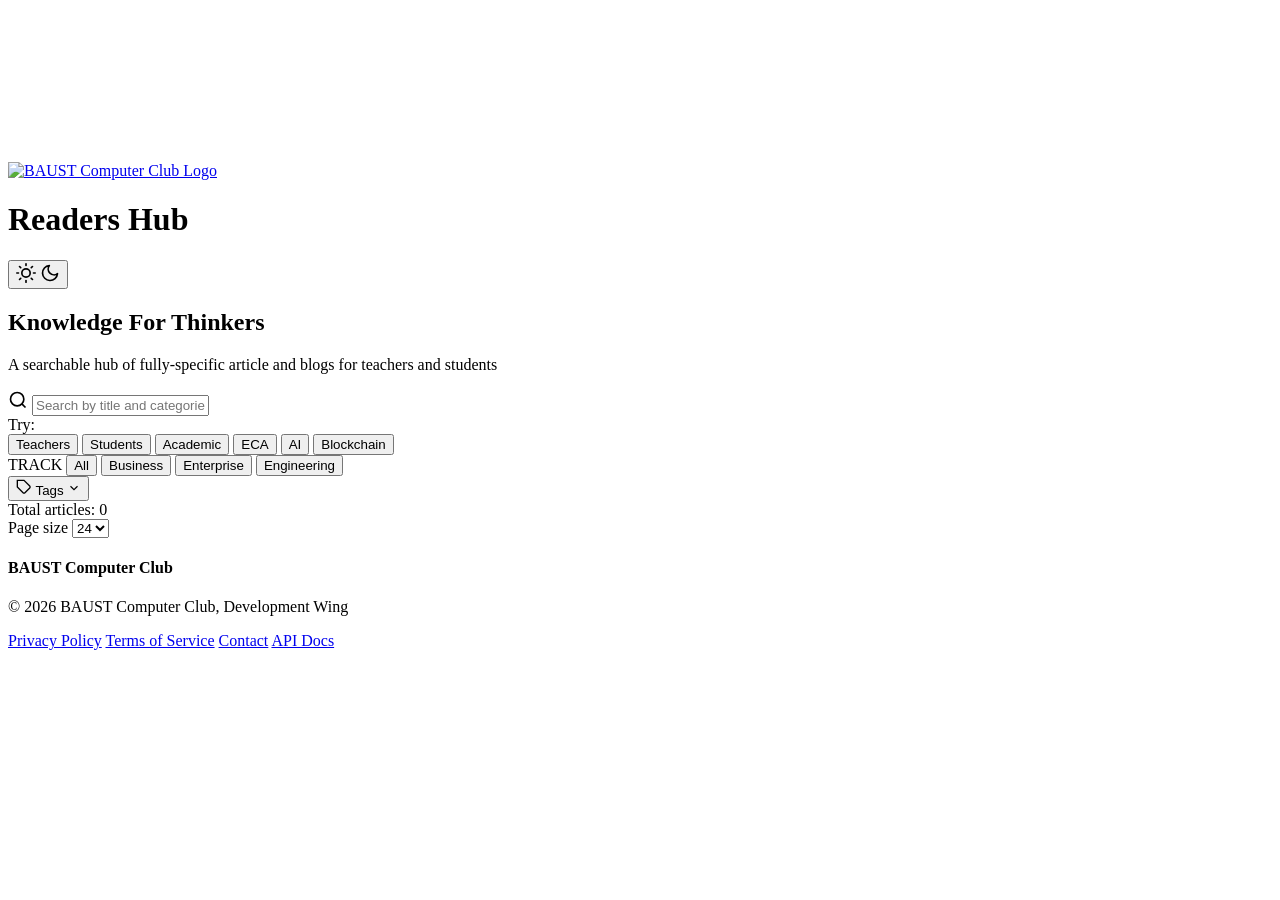
==== index.html @ ead4f8c5 "Add core HTML structure for Readers Hub landing page" ====
<!DOCTYPE html>
<html lang="en" data-theme="light">
<head>
  <meta charset="UTF-8">
  <meta name="viewport" content="width=device-width, initial-scale=1.0">
  <title>Readers Hub - BAUST Computer Club</title>
  <meta name="description" content="A searchable hub of fully-specific article and blogs for teachers and students by BAUST Computer Club.">
  
  <!-- Google Fonts -->
  <link rel="preconnect" href="https://fonts.googleapis.com">
  <link rel="preconnect" href="https://fonts.gstatic.com" crossorigin>
  <link href="https://fonts.googleapis.com/css2?family=EB+Garamond:ital,wght@0,400..800;1,400..800&family=Inter:ital,opsz,wght@0,14..32,100..900;1,14..32,100..900&display=swap" rel="stylesheet">
  
  <link rel="stylesheet" href="style.css">
</head>
<body>

  <!-- Full Webpage Constellation Grid Canvas Background -->
  <canvas id="constellationCanvas" class="global-canvas-bg"></canvas>

  <!-- Top Navigation Header -->
  <header class="site-header">
    <div class="header-container">
      <!-- Logo -->
      <a href="index.html" class="brand-logo" aria-label="BAUST Computer Club Home">
        <img src="img/logo.jpeg" alt="BAUST Computer Club Logo" class="bcc-logo-img">
      </a>

      <!-- Center Title -->
      <h1 class="header-title">Readers Hub</h1>

      <!-- Right Theme Toggle -->
      <button id="themeToggleBtn" class="theme-toggle-btn" aria-label="Toggle light/dark theme" title="Toggle Theme">
        <!-- Sun Icon (shown in dark mode) -->
        <svg class="icon-sun" viewBox="0 0 24 24" width="20" height="20" stroke="currentColor" stroke-width="2" fill="none" stroke-linecap="round" stroke-linejoin="round">
          <circle cx="12" cy="12" r="5"></circle>
          <line x1="12" y1="1" x2="12" y2="3"></line>
          <line x1="12" y1="21" x2="12" y2="23"></line>
          <line x1="4.22" y1="4.22" x2="5.64" y2="5.64"></line>
          <line x1="18.36" y1="18.36" x2="19.78" y2="19.78"></line>
          <line x1="1" y1="12" x2="3" y2="12"></line>
          <line x1="21" y1="12" x2="23" y2="12"></line>
          <line x1="4.22" y1="19.78" x2="5.64" y2="18.36"></line>
          <line x1="18.36" y1="5.64" x2="19.78" y2="4.22"></line>
        </svg>
        <!-- Moon Icon (shown in light mode) -->
        <svg class="icon-moon" viewBox="0 0 24 24" width="20" height="20" stroke="currentColor" stroke-width="2" fill="none" stroke-linecap="round" stroke-linejoin="round">
          <path d="M21 12.79A9 9 0 1 1 11.21 3 7 7 0 0 0 21 12.79z"></path>
        </svg>
      </button>
    </div>
  </header>

  <!-- Hero Section -->
  <section class="hero-section">
    <div class="hero-container">
      <h2 class="hero-title">Knowledge For Thinkers</h2>
      <p class="hero-subtitle">A searchable hub of fully-specific article and blogs for teachers and students</p>

      <!-- Search Input Container -->
      <div class="search-box-wrapper">
        <svg class="search-icon" viewBox="0 0 24 24" width="20" height="20" stroke="currentColor" stroke-width="2" fill="none">
          <circle cx="11" cy="11" r="8"></circle>
          <line x1="21" y1="21" x2="16.65" y2="16.65"></line>
        </svg>
        <input type="text" id="searchInput" class="search-input" placeholder="Search by title and categories" autocomplete="off" aria-label="Search articles">
        <button id="clearSearchBtn" class="clear-search-btn" aria-label="Clear search" hidden>✕</button>
      </div>

      <!-- Quick Try Keywords -->
      <div class="quick-try-wrapper">
        <span class="try-label">Try:</span>
        <div class="try-pills">
          <button class="try-pill-btn" data-query="Teachers">Teachers</button>
          <button class="try-pill-btn" data-query="Students">Students</button>
          <button class="try-pill-btn" data-query="Academic">Academic</button>
          <button class="try-pill-btn" data-query="ECA">ECA</button>
          <button class="try-pill-btn" data-query="ai">AI</button>
          <button class="try-pill-btn" data-query="blockchain">Blockchain</button>
        </div>
      </div>
    </div>
  </section>

  <!-- Control & Filter Bar -->
  <main class="content-wrapper">
    <div class="control-bar-wrapper">
      <div class="control-bar">
        <!-- Left: Track filter buttons -->
        <div class="track-filters">
          <span class="track-label">TRACK</span>
          <button class="track-btn active" data-track="All">All</button>
          <button class="track-btn" data-track="Business">Business</button>
          <button class="track-btn" data-track="Enterprise">Enterprise</button>
          <button class="track-btn" data-track="Engineering">Engineering</button>

          <!-- Divider -->
          <span class="v-divider"></span>

          <!-- Tags Dropdown filter button -->
          <div class="tags-dropdown-wrapper">
            <button id="tagsDropdownBtn" class="tags-dropdown-btn">
              <svg viewBox="0 0 24 24" width="16" height="16" stroke="currentColor" stroke-width="2" fill="none">
                <path d="M20.59 13.41l-7.17 7.17a2 2 0 0 1-2.83 0L2 12V2h10l8.59 8.59a2 2 0 0 1 0 2.82z"></path>
                <line x1="7" y1="7" x2="7.01" y2="7"></line>
              </svg>
              <span>Tags</span>
              <svg class="chevron-icon" viewBox="0 0 24 24" width="14" height="14" stroke="currentColor" stroke-width="2" fill="none">
                <polyline points="6 9 12 15 18 9"></polyline>
              </svg>
            </button>

            <!-- Tags menu -->
            <div id="tagsMenu" class="tags-menu" hidden>
              <!-- Populated dynamically -->
            </div>
          </div>
        </div>

        <!-- Right: Counter and Page Size -->
        <div class="control-right">
          <span class="article-count" id="articleCountLabel">Total articles: 0</span>
          
          <div class="page-size-wrapper">
            <label for="pageSizeSelect">Page size</label>
            <select id="pageSizeSelect" class="page-size-select">
              <option value="6">6</option>
              <option value="12">12</option>
              <option value="24" selected>24</option>
              <option value="36">36</option>
            </select>
          </div>
        </div>
      </div>
    </div>

    <!-- Article Cards Grid -->
    <section class="articles-section">
      <div id="articlesGrid" class="articles-grid">
        <!-- Rendered dynamically via app.js -->
      </div>

      <!-- Empty State -->
      <div id="emptyState" class="empty-state" hidden>
        <div class="empty-icon">🔍</div>
        <h3>No matching articles found</h3>
        <p>Try adjusting your search criteria or filter tags.</p>
        <button id="resetFiltersBtn" class="reset-btn">Reset All Filters</button>
      </div>
    </section>

    <!-- Pagination Container -->
    <nav class="pagination-container" aria-label="Page navigation">
      <div id="paginationControls" class="pagination-controls">
        <!-- Dynamic pagination buttons -->
      </div>
    </nav>
  </main>

  <!-- Footer Section -->
  <footer class="site-footer">
    <div class="footer-card">
      <div class="footer-left">
        <h4 class="footer-brand">BAUST Computer Club</h4>
        <p class="footer-copyright">© 2026 BAUST Computer Club, Development Wing</p>
      </div>

      <div class="footer-links">
        <a href="#privacy" class="footer-link">Privacy Policy</a>
        <a href="#terms" class="footer-link">Terms of Service</a>
        <a href="#contact" class="footer-link">Contact</a>
        <a href="#api" class="footer-link">API Docs</a>
      </div>
    </div>
  </footer>

  <!-- Article Detail Modal -->
  <div id="articleModal" class="modal-overlay" hidden aria-hidden="true" role="dialog" aria-labelledby="modalTitle">
    <div class="modal-card">
      <button id="closeModalBtn" class="modal-close-btn" aria-label="Close modal">✕</button>
      
      <div class="modal-header">
        <div class="modal-meta-top">
          <span id="modalDate" class="modal-date">2024-08-12</span>
          <span id="modalTrack" class="modal-track-badge">Business</span>
        </div>
        <h2 id="modalTitle" class="modal-title">FungalForecast</h2>
        <div id="modalCategories" class="modal-categories"></div>
      </div>

      <div class="modal-body">
        <div id="modalDescription" class="modal-description-callout"></div>
        <div id="modalContent" class="modal-full-content"></div>
      </div>

      <div class="modal-footer">
        <div id="modalTags" class="modal-tags"></div>
      </div>
    </div>
  </div>

  <script src="data.js"></script>
  <script src="app.js"></script>
</body>
</html>
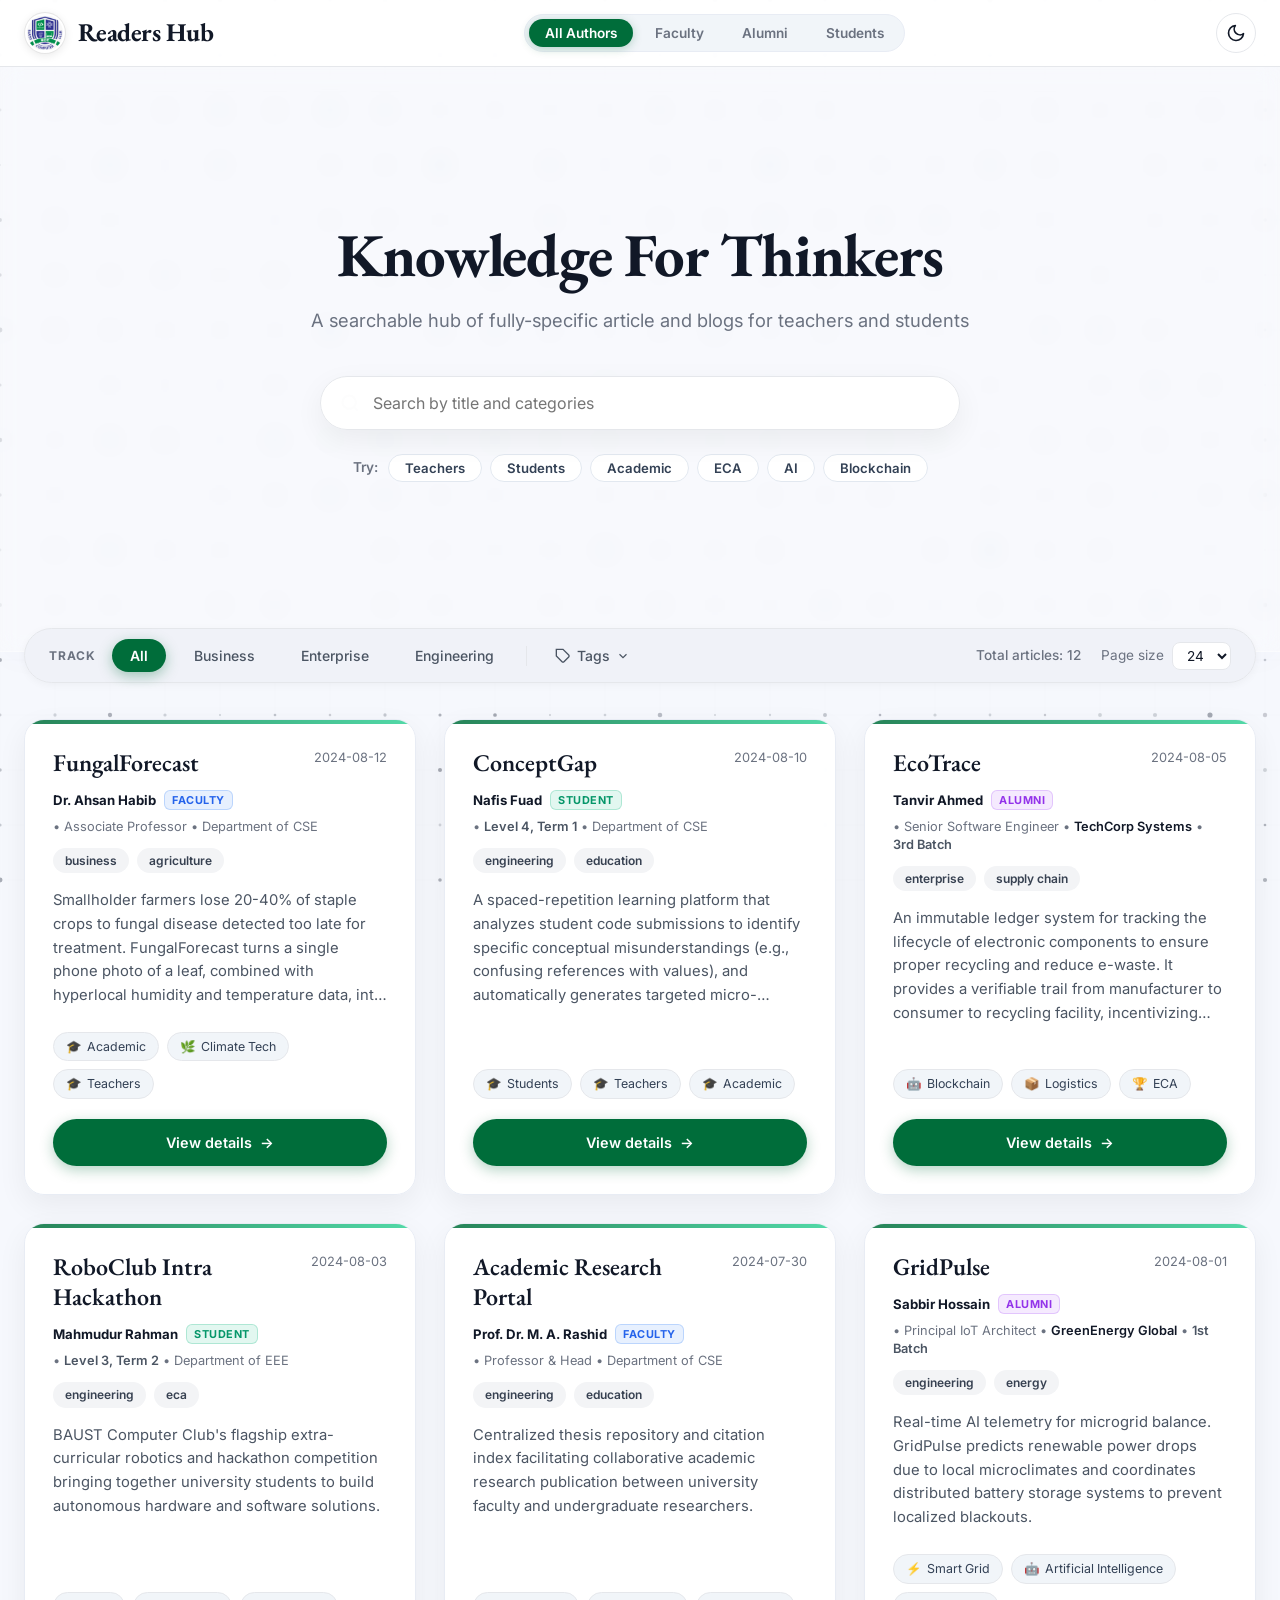
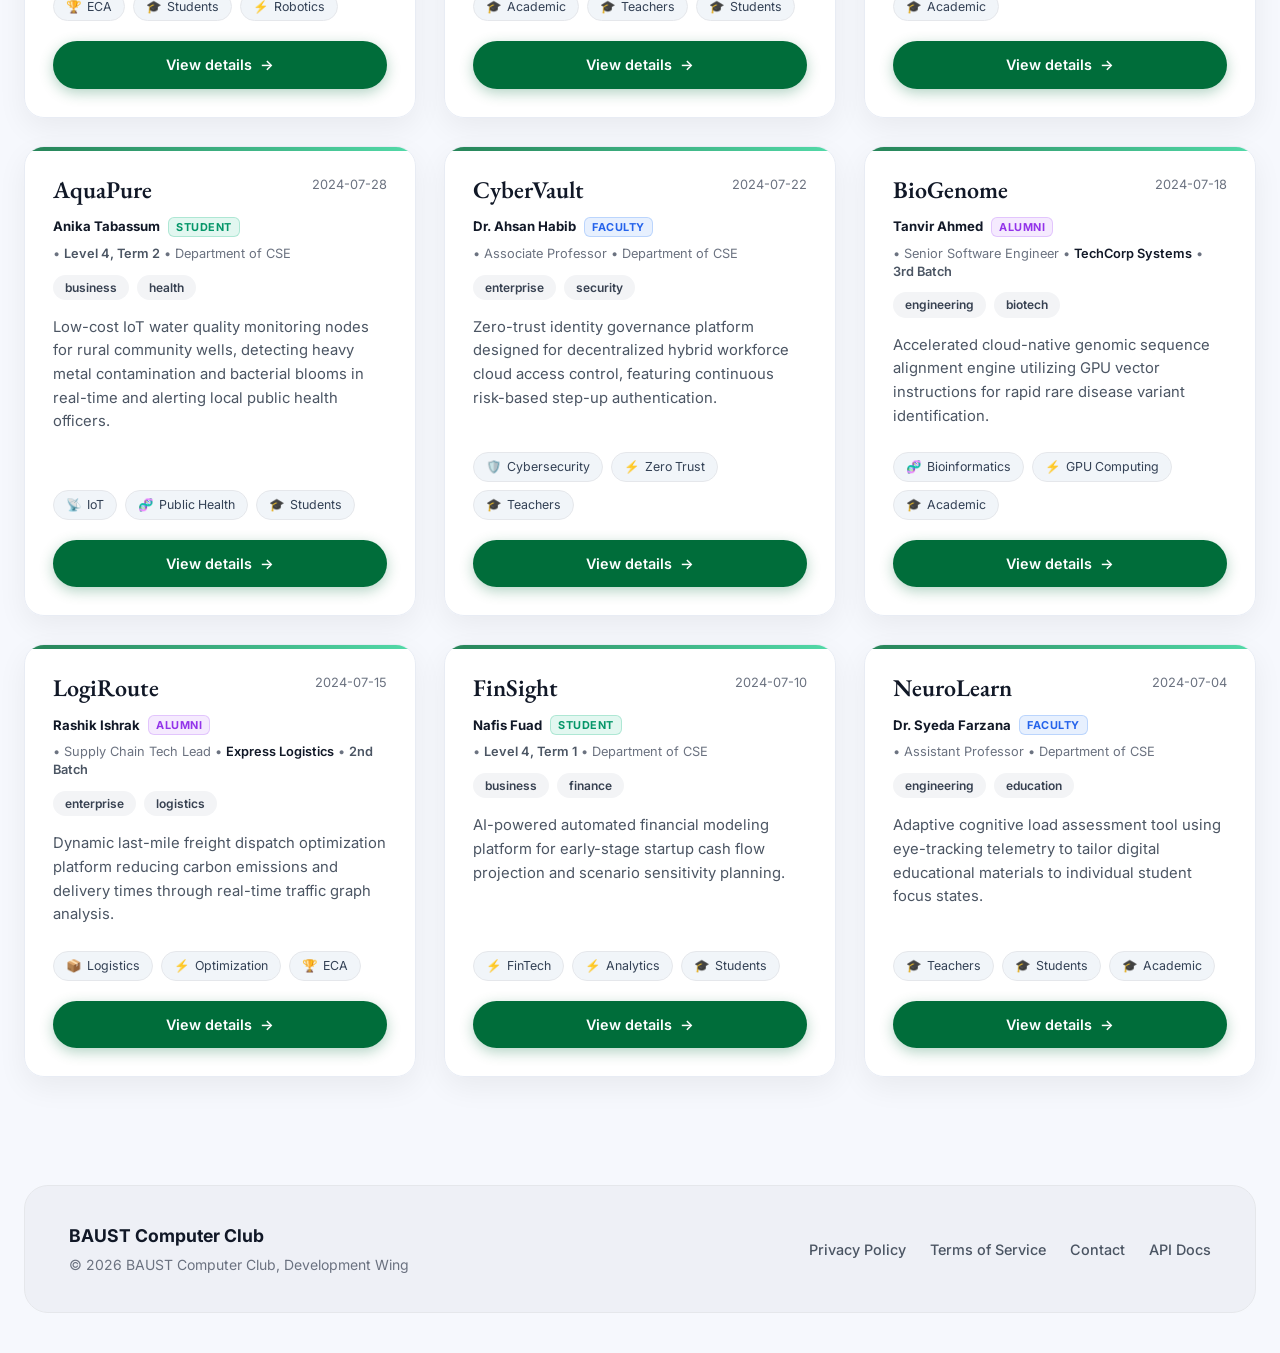
==== commit aa450651: "Add author details under article titles and direct author category navbar buttons" ====
--- a/index.html
+++ b/index.html
@@ -21,33 +21,41 @@
   <!-- Top Navigation Header -->
   <header class="site-header">
     <div class="header-container">
-      <!-- Logo -->
-      <a href="index.html" class="brand-logo" aria-label="BAUST Computer Club Home">
+      <!-- Left: Logo + Readers Hub title side-by-side -->
+      <a href="index.html" class="brand-logo-group" aria-label="BAUST Computer Club Home">
         <img src="img/logo.jpeg" alt="BAUST Computer Club Logo" class="bcc-logo-img">
+        <h1 class="header-title">Readers Hub</h1>
       </a>
 
-      <!-- Center Title -->
-      <h1 class="header-title">Readers Hub</h1>
+      <!-- Center/Right: Author Category Nav Buttons (No dropdown) -->
+      <nav class="nav-author-categories" aria-label="Author Categories">
+        <button class="author-cat-nav-btn active" data-role="all">All Authors</button>
+        <button class="author-cat-nav-btn" data-role="faculty">Faculty</button>
+        <button class="author-cat-nav-btn" data-role="alumni">Alumni</button>
+        <button class="author-cat-nav-btn" data-role="student">Students</button>
+      </nav>
 
       <!-- Right Theme Toggle -->
-      <button id="themeToggleBtn" class="theme-toggle-btn" aria-label="Toggle light/dark theme" title="Toggle Theme">
-        <!-- Sun Icon (shown in dark mode) -->
-        <svg class="icon-sun" viewBox="0 0 24 24" width="20" height="20" stroke="currentColor" stroke-width="2" fill="none" stroke-linecap="round" stroke-linejoin="round">
-          <circle cx="12" cy="12" r="5"></circle>
-          <line x1="12" y1="1" x2="12" y2="3"></line>
-          <line x1="12" y1="21" x2="12" y2="23"></line>
-          <line x1="4.22" y1="4.22" x2="5.64" y2="5.64"></line>
-          <line x1="18.36" y1="18.36" x2="19.78" y2="19.78"></line>
-          <line x1="1" y1="12" x2="3" y2="12"></line>
-          <line x1="21" y1="12" x2="23" y2="12"></line>
-          <line x1="4.22" y1="19.78" x2="5.64" y2="18.36"></line>
-          <line x1="18.36" y1="5.64" x2="19.78" y2="4.22"></line>
-        </svg>
-        <!-- Moon Icon (shown in light mode) -->
-        <svg class="icon-moon" viewBox="0 0 24 24" width="20" height="20" stroke="currentColor" stroke-width="2" fill="none" stroke-linecap="round" stroke-linejoin="round">
-          <path d="M21 12.79A9 9 0 1 1 11.21 3 7 7 0 0 0 21 12.79z"></path>
-        </svg>
-      </button>
+      <div class="header-actions">
+        <button id="themeToggleBtn" class="theme-toggle-btn" aria-label="Toggle light/dark theme" title="Toggle Theme">
+          <!-- Sun Icon (shown in dark mode) -->
+          <svg class="icon-sun" viewBox="0 0 24 24" width="20" height="20" stroke="currentColor" stroke-width="2" fill="none" stroke-linecap="round" stroke-linejoin="round">
+            <circle cx="12" cy="12" r="5"></circle>
+            <line x1="12" y1="1" x2="12" y2="3"></line>
+            <line x1="12" y1="21" x2="12" y2="23"></line>
+            <line x1="4.22" y1="4.22" x2="5.64" y2="5.64"></line>
+            <line x1="18.36" y1="18.36" x2="19.78" y2="19.78"></line>
+            <line x1="1" y1="12" x2="3" y2="12"></line>
+            <line x1="21" y1="12" x2="23" y2="12"></line>
+            <line x1="4.22" y1="19.78" x2="5.64" y2="18.36"></line>
+            <line x1="18.36" y1="5.64" x2="19.78" y2="4.22"></line>
+          </svg>
+          <!-- Moon Icon (shown in light mode) -->
+          <svg class="icon-moon" viewBox="0 0 24 24" width="20" height="20" stroke="currentColor" stroke-width="2" fill="none" stroke-linecap="round" stroke-linejoin="round">
+            <path d="M21 12.79A9 9 0 1 1 11.21 3 7 7 0 0 0 21 12.79z"></path>
+          </svg>
+        </button>
+      </div>
     </div>
   </header>
 
--- a/style.css
+++ b/style.css
@@ -0,0 +1,1124 @@
+/* CSS Reset & Variables */
+*, *::before, *::after {
+  box-sizing: border-box;
+  margin: 0;
+  padding: 0;
+}
+
+:root {
+  --font-serif: 'EB Garamond', Georgia, serif;
+  --font-sans: 'Inter', -apple-system, BlinkMacSystemFont, 'Segoe UI', Roboto, sans-serif;
+  --transition-speed: 0.25s;
+}
+
+/* Light Theme Variables */
+[data-theme="light"] {
+  --bg-page: #f6f8fd;
+  --bg-header: rgba(255, 255, 255, 0.95);
+  --bg-hero: rgba(255, 255, 255, 0.45);
+  --bg-hero-search: rgba(255, 255, 255, 0.98);
+  --bg-control-bar: rgba(240, 242, 248, 0.95);
+  --bg-control-active: #006D3A;
+  --text-control-active: #ffffff;
+  --bg-card: rgba(255, 255, 255, 0.95);
+  --bg-footer: rgba(238, 240, 246, 0.95);
+  --text-heading: #111827;
+  --text-body: #4b5563;
+  --text-muted: #6b7280;
+  --border-light: #e5e7eb;
+  --border-card: #e8ecf4;
+  --shadow-sm: 0 2px 8px rgba(0, 0, 0, 0.04);
+  --shadow-md: 0 10px 30px rgba(0, 0, 0, 0.06);
+  --shadow-hover: 0 20px 45px rgba(0, 0, 0, 0.12), 0 0 25px rgba(0, 109, 58, 0.35);
+  --accent-color: #006D3A;
+  --btn-view-bg: #006D3A;
+  --btn-view-text: #ffffff;
+  --btn-view-hover: #00552d;
+  --pill-try-bg: #ffffff;
+  --pill-try-border: #e2e8f0;
+  --pill-try-text: #334155;
+  --tag-bg: #f1f5f9;
+  --tag-text: #334155;
+  --accent-bar: linear-gradient(90deg, #006D3A, #34d399);
+}
+
+/* Dark Theme Variables */
+[data-theme="dark"] {
+  --bg-page: #0f1015;
+  --bg-header: rgba(20, 21, 28, 0.92);
+  --bg-hero: transparent;
+  --bg-hero-search: rgba(24, 26, 36, 0.95);
+  --bg-control-bar: rgba(24, 27, 36, 0.92);
+  --bg-control-active: #006D3A;
+  --text-control-active: #ffffff;
+  --bg-card: rgba(28, 31, 43, 0.92);
+  --bg-footer: rgba(25, 27, 38, 0.92);
+  --text-heading: #f9fafb;
+  --text-body: #cbd5e1;
+  --text-muted: #94a3b8;
+  --border-light: #262936;
+  --border-card: #282c3d;
+  --shadow-sm: 0 2px 10px rgba(0, 0, 0, 0.3);
+  --shadow-md: 0 12px 35px rgba(0, 0, 0, 0.45);
+  --shadow-hover: 0 22px 50px rgba(0, 0, 0, 0.65), 0 0 25px rgba(0, 109, 58, 0.45);
+  --accent-color: #006D3A;
+  --btn-view-bg: #006D3A;
+  --btn-view-text: #ffffff;
+  --btn-view-hover: #008f4c;
+  --pill-try-bg: #1c1f2b;
+  --pill-try-border: #2e3346;
+  --pill-try-text: #e2e8f0;
+  --tag-bg: #12141c;
+  --tag-text: #cbd5e1;
+  --accent-bar: linear-gradient(90deg, #006D3A, #34d399);
+}
+
+body {
+  font-family: var(--font-sans);
+  background-color: var(--bg-page);
+  color: var(--text-body);
+  line-height: 1.6;
+  min-height: 100vh;
+  position: relative;
+  transition: background-color var(--transition-speed), color var(--transition-speed);
+}
+
+/* Full Webpage Fixed Canvas Background */
+.global-canvas-bg {
+  position: fixed;
+  top: 0;
+  left: 0;
+  width: 100vw;
+  height: 100vh;
+  pointer-events: none;
+  z-index: 0;
+}
+
+/* Header Navbar */
+.site-header {
+  position: sticky;
+  top: 0;
+  z-index: 1000;
+  background-color: var(--bg-header);
+  border-bottom: 1px solid var(--border-light);
+  backdrop-filter: blur(12px);
+  transition: background-color var(--transition-speed), border-color var(--transition-speed);
+}
+
+.header-container {
+  max-width: 1280px;
+  margin: 0 auto;
+  padding: 12px 24px;
+  display: flex;
+  align-items: center;
+  justify-content: space-between;
+}
+
+.brand-logo-group {
+  display: flex;
+  align-items: center;
+  gap: 12px;
+  text-decoration: none;
+  transition: transform 0.2s ease;
+}
+
+.brand-logo-group:hover {
+  transform: scale(1.02);
+}
+
+.bcc-logo-img {
+  width: 42px;
+  height: 42px;
+  border-radius: 50%;
+  object-fit: contain;
+  background-color: #ffffff;
+  padding: 2px;
+  border: 1px solid rgba(0, 0, 0, 0.1);
+  display: block;
+  flex-shrink: 0;
+  box-shadow: 0 2px 8px rgba(0, 0, 0, 0.08);
+}
+
+.header-title {
+  font-family: var(--font-serif);
+  font-size: 1.6rem;
+  font-weight: 700;
+  color: var(--text-heading);
+  letter-spacing: -0.02em;
+  line-height: 1;
+}
+
+/* Direct Author Category Nav Buttons & Links (No dropdown) */
+.nav-author-categories {
+  display: flex;
+  align-items: center;
+  gap: 6px;
+  background-color: var(--tag-bg);
+  padding: 4px;
+  border-radius: 9999px;
+  border: 1px solid var(--border-card);
+}
+
+.author-cat-nav-btn, .author-cat-nav-link {
+  display: inline-flex;
+  align-items: center;
+  justify-content: center;
+  padding: 6px 16px;
+  border-radius: 9999px;
+  font-family: var(--font-sans);
+  font-size: 0.85rem;
+  font-weight: 600;
+  color: var(--text-muted);
+  background: transparent;
+  border: none;
+  text-decoration: none;
+  cursor: pointer;
+  transition: all 0.2s cubic-bezier(0.16, 1, 0.3, 1);
+  white-space: nowrap;
+}
+
+.author-cat-nav-btn:hover, .author-cat-nav-link:hover {
+  color: var(--text-heading);
+  background-color: rgba(0, 0, 0, 0.05);
+}
+
+[data-theme="dark"] .author-cat-nav-btn:hover, [data-theme="dark"] .author-cat-nav-link:hover {
+  background-color: rgba(255, 255, 255, 0.08);
+}
+
+.author-cat-nav-btn.active, .author-cat-nav-link.active {
+  background-color: #006D3A;
+  color: #ffffff !important;
+  box-shadow: 0 2px 10px rgba(0, 109, 58, 0.25);
+}
+
+.header-actions {
+  display: flex;
+  align-items: center;
+  gap: 16px;
+}
+
+.back-btn-link {
+  display: inline-flex;
+  align-items: center;
+  gap: 8px;
+  color: var(--text-heading);
+  text-decoration: none;
+  font-size: 0.9rem;
+  font-weight: 600;
+  padding: 8px 16px;
+  border-radius: 9999px;
+  background: var(--pill-try-bg);
+  border: 1px solid var(--border-light);
+  transition: all 0.2s ease;
+}
+
+.back-btn-link:hover {
+  border-color: #006D3A;
+  color: #006D3A;
+  transform: translateX(-3px);
+}
+
+.theme-toggle-btn {
+  background: var(--pill-try-bg);
+  border: 1px solid var(--border-light);
+  color: var(--text-heading);
+  width: 40px;
+  height: 40px;
+  border-radius: 50%;
+  display: flex;
+  align-items: center;
+  justify-content: center;
+  cursor: pointer;
+  transition: all 0.2s ease;
+}
+
+.theme-toggle-btn:hover {
+  transform: rotate(15deg) scale(1.08);
+  border-color: #006D3A;
+}
+
+[data-theme="light"] .icon-sun { display: none; }
+[data-theme="light"] .icon-moon { display: block; }
+[data-theme="dark"] .icon-sun { display: block; }
+[data-theme="dark"] .icon-moon { display: none; }
+
+/* Hero Section */
+.hero-section {
+  min-height: 65vh;
+  display: flex;
+  align-items: center;
+  justify-content: center;
+  padding: 80px 24px 96px;
+  text-align: center;
+  position: relative;
+  z-index: 1;
+  transition: background 0.3s ease, backdrop-filter 0.3s ease;
+}
+
+/* Glassmorphism Effect in Hero Section (Light Mode Only) */
+[data-theme="light"] .hero-section {
+  background: rgba(255, 255, 255, 0.22);
+  backdrop-filter: blur(10px);
+  -webkit-backdrop-filter: blur(10px);
+  border-bottom: 1px solid rgba(255, 255, 255, 0.4);
+  box-shadow: 0 8px 32px rgba(31, 38, 135, 0.02);
+}
+
+[data-theme="dark"] .hero-section {
+  background: transparent;
+  backdrop-filter: none;
+  -webkit-backdrop-filter: none;
+  border-bottom: none;
+  box-shadow: none;
+}
+
+.hero-container {
+  position: relative;
+  z-index: 2;
+  max-width: 900px;
+  margin: 0 auto;
+  width: 100%;
+}
+
+.hero-title {
+  font-family: var(--font-serif);
+  font-size: 3.8rem;
+  font-weight: 700;
+  color: var(--text-heading);
+  margin-bottom: 16px;
+  letter-spacing: -0.02em;
+  line-height: 1.15;
+}
+
+.hero-subtitle {
+  font-size: 1.15rem;
+  color: var(--text-muted);
+  margin-bottom: 40px;
+  font-weight: 400;
+}
+
+/* Search Box */
+.search-box-wrapper {
+  position: relative;
+  max-width: 640px;
+  margin: 0 auto 24px;
+}
+
+.search-icon {
+  position: absolute;
+  left: 20px;
+  top: 50%;
+  transform: translateY(-50%);
+  color: var(--text-muted);
+  pointer-events: none;
+}
+
+.search-input {
+  width: 100%;
+  padding: 16px 48px 16px 52px;
+  font-family: var(--font-sans);
+  font-size: 1rem;
+  color: var(--text-heading);
+  background-color: var(--bg-hero-search);
+  border: 1px solid var(--border-light);
+  border-radius: 9999px;
+  box-shadow: var(--shadow-md);
+  outline: none;
+  transition: all 0.2s ease;
+  backdrop-filter: blur(8px);
+}
+
+.search-input:focus {
+  border-color: #006D3A;
+  box-shadow: 0 0 0 4px rgba(0, 109, 58, 0.2), var(--shadow-md);
+}
+
+.clear-search-btn {
+  position: absolute;
+  right: 18px;
+  top: 50%;
+  transform: translateY(-50%);
+  background: none;
+  border: none;
+  color: var(--text-muted);
+  font-size: 1.1rem;
+  cursor: pointer;
+  padding: 4px;
+}
+
+.clear-search-btn:hover {
+  color: var(--text-heading);
+}
+
+/* Quick Try Pills */
+.quick-try-wrapper {
+  display: flex;
+  align-items: center;
+  justify-content: center;
+  gap: 10px;
+  flex-wrap: wrap;
+  font-size: 0.9rem;
+}
+
+.try-label {
+  color: var(--text-muted);
+  font-size: 0.85rem;
+  font-weight: 600;
+}
+
+.try-pills {
+  display: flex;
+  align-items: center;
+  gap: 8px;
+  flex-wrap: wrap;
+}
+
+.try-pill-btn {
+  background-color: var(--pill-try-bg);
+  border: 1px solid var(--pill-try-border);
+  color: var(--pill-try-text);
+  font-family: var(--font-sans);
+  font-size: 0.825rem;
+  font-weight: 600;
+  padding: 5px 16px;
+  border-radius: 9999px;
+  cursor: pointer;
+  transition: all 0.2s ease;
+}
+
+.try-pill-btn:hover, .try-pill-btn.active {
+  background-color: #006D3A;
+  color: #ffffff;
+  border-color: #006D3A;
+  transform: translateY(-1px);
+}
+
+/* Main Content Area */
+.content-wrapper {
+  max-width: 1280px;
+  margin: -24px auto 60px;
+  padding: 0 24px;
+  position: relative;
+  z-index: 10;
+}
+
+/* Control & Filter Bar (Higher Stacking Context) */
+.control-bar-wrapper {
+  margin-bottom: 36px;
+  position: relative;
+  z-index: 500;
+}
+
+.control-bar {
+  background-color: var(--bg-control-bar);
+  border: 1px solid var(--border-light);
+  border-radius: 9999px;
+  padding: 10px 24px;
+  display: flex;
+  align-items: center;
+  justify-content: space-between;
+  gap: 16px;
+  flex-wrap: wrap;
+  box-shadow: var(--shadow-sm);
+  backdrop-filter: blur(12px);
+  position: relative;
+  z-index: 500;
+  overflow: visible !important;
+  transition: background-color var(--transition-speed), border-color var(--transition-speed);
+}
+
+.track-filters {
+  display: flex;
+  align-items: center;
+  gap: 10px;
+  flex-wrap: wrap;
+}
+
+.track-label {
+  font-size: 0.75rem;
+  font-weight: 700;
+  letter-spacing: 0.08em;
+  color: var(--text-muted);
+  margin-right: 6px;
+}
+
+.track-btn {
+  background: transparent;
+  border: none;
+  color: var(--text-body);
+  font-family: var(--font-sans);
+  font-size: 0.875rem;
+  font-weight: 500;
+  padding: 8px 18px;
+  border-radius: 9999px;
+  cursor: pointer;
+  transition: all 0.2s ease;
+}
+
+.track-btn:hover {
+  color: var(--text-heading);
+  background-color: rgba(255, 255, 255, 0.06);
+}
+
+.track-btn.active {
+  background-color: #006D3A;
+  color: #ffffff;
+  font-weight: 600;
+  box-shadow: 0 4px 14px rgba(0, 109, 58, 0.35);
+}
+
+.v-divider {
+  width: 1px;
+  height: 20px;
+  background-color: var(--border-light);
+  margin: 0 4px;
+}
+
+/* Tags Dropdown - Highest Stacking Priority */
+.tags-dropdown-wrapper {
+  position: relative;
+  z-index: 600;
+}
+
+.tags-dropdown-btn {
+  background: transparent;
+  border: none;
+  color: var(--text-body);
+  font-family: var(--font-sans);
+  font-size: 0.875rem;
+  font-weight: 500;
+  display: flex;
+  align-items: center;
+  gap: 6px;
+  padding: 8px 14px;
+  border-radius: 9999px;
+  cursor: pointer;
+  transition: all 0.2s ease;
+}
+
+.tags-dropdown-btn:hover, .tags-dropdown-btn.active {
+  background-color: rgba(255, 255, 255, 0.06);
+  color: var(--text-heading);
+}
+
+.tags-menu {
+  display: none;
+  position: absolute;
+  top: calc(100% + 10px);
+  left: 0;
+  background-color: var(--bg-card);
+  border: 1px solid var(--border-card);
+  border-radius: 16px;
+  padding: 14px;
+  width: 250px;
+  max-height: 280px;
+  overflow-y: auto;
+  box-shadow: 0 16px 45px rgba(0, 0, 0, 0.35);
+  backdrop-filter: blur(20px);
+  z-index: 99999;
+}
+
+.tags-menu.show {
+  display: flex;
+  flex-direction: column;
+  gap: 6px;
+}
+
+.tag-option-item {
+  display: flex;
+  align-items: center;
+  gap: 8px;
+  font-size: 0.85rem;
+  color: var(--text-body);
+  cursor: pointer;
+  padding: 6px 10px;
+  border-radius: 6px;
+  transition: background 0.15s ease;
+}
+
+.tag-option-item:hover {
+  background-color: var(--tag-bg);
+  color: var(--text-heading);
+}
+
+/* Right Control Meta */
+.control-right {
+  display: flex;
+  align-items: center;
+  gap: 20px;
+  font-size: 0.85rem;
+  color: var(--text-muted);
+}
+
+.article-count {
+  font-weight: 500;
+}
+
+.page-size-wrapper {
+  display: flex;
+  align-items: center;
+  gap: 8px;
+}
+
+.page-size-select {
+  background-color: var(--bg-card);
+  color: var(--text-heading);
+  border: 1px solid var(--border-light);
+  border-radius: 8px;
+  padding: 4px 10px;
+  font-family: var(--font-sans);
+  font-size: 0.85rem;
+  cursor: pointer;
+  outline: none;
+}
+
+/* Articles Grid (Lower Stacking Priority than Control Bar) */
+.articles-grid {
+  display: grid;
+  grid-template-columns: repeat(3, 1fr);
+  gap: 28px;
+  position: relative;
+  z-index: 1;
+}
+
+@media (max-width: 1024px) {
+  .articles-grid {
+    grid-template-columns: repeat(2, 1fr);
+  }
+}
+
+@media (max-width: 680px) {
+  .articles-grid {
+    grid-template-columns: 1fr;
+  }
+  .control-bar {
+    border-radius: 20px;
+    flex-direction: column;
+    align-items: flex-start;
+  }
+  .control-right {
+    width: 100%;
+    justify-content: space-between;
+  }
+  .hero-title {
+    font-size: 2.6rem;
+  }
+}
+
+/* Article Card */
+.article-card {
+  background-color: var(--bg-card);
+  border: 1px solid var(--border-card);
+  border-radius: 20px;
+  padding: 28px;
+  display: flex;
+  flex-direction: column;
+  justify-content: space-between;
+  position: relative;
+  overflow: hidden;
+  box-shadow: var(--shadow-md);
+  backdrop-filter: blur(12px);
+  transition: transform 0.25s cubic-bezier(0.16, 1, 0.3, 1), box-shadow 0.25s ease, border-color 0.25s ease;
+}
+
+/* Card Top Accent Bar */
+.article-card::before {
+  content: '';
+  position: absolute;
+  top: 0;
+  left: 0;
+  right: 0;
+  height: 4px;
+  background: linear-gradient(90deg, #006D3A, #34d399);
+  opacity: 0.85;
+}
+
+/* Card Hover */
+.article-card:hover {
+  transform: translateY(-6px);
+  box-shadow: var(--shadow-hover);
+  border-color: #006D3A;
+}
+
+.card-top {
+  display: flex;
+  align-items: flex-start;
+  justify-content: space-between;
+  gap: 12px;
+  margin-bottom: 12px;
+}
+
+.card-title-link {
+  text-decoration: none;
+  color: inherit;
+}
+
+.card-title {
+  font-family: var(--font-serif);
+  font-size: 1.5rem;
+  font-weight: 600;
+  color: var(--text-heading);
+  line-height: 1.25;
+  transition: color 0.2s ease;
+}
+
+.card-title-link:hover .card-title {
+  color: #006D3A;
+}
+
+.card-date {
+  font-size: 0.8rem;
+  color: var(--text-muted);
+  white-space: nowrap;
+}
+
+/* Categories Badges */
+.card-categories {
+  display: flex;
+  align-items: center;
+  gap: 8px;
+  flex-wrap: wrap;
+  margin-bottom: 16px;
+}
+
+.cat-badge {
+  font-size: 0.75rem;
+  font-weight: 600;
+  padding: 3px 12px;
+  border-radius: 9999px;
+  text-transform: lowercase;
+}
+
+/* Category Colors */
+.cat-badge.business { background-color: #dbeafe; color: #1e40af; }
+.cat-badge.agriculture { background-color: #dcfce7; color: #166534; }
+.cat-badge.engineering { background-color: #e0e7ff; color: #3730a3; }
+.cat-badge.education { background-color: #ffedd5; color: #9a3412; }
+.cat-badge.enterprise { background-color: #ede9fe; color: #5b21b6; }
+.cat-badge.supply-chain { background-color: #f1f5f9; color: #334155; }
+.cat-badge.health { background-color: #ffe4e6; color: #9f1239; }
+.cat-badge.security { background-color: #fee2e2; color: #991b1b; }
+.cat-badge.default { background-color: #f3f4f6; color: #374151; }
+
+[data-theme="dark"] .cat-badge.business { background-color: #1e3a8a; color: #bfdbfe; }
+[data-theme="dark"] .cat-badge.agriculture { background-color: #14532d; color: #bbf7d0; }
+[data-theme="dark"] .cat-badge.engineering { background-color: #312e81; color: #c7d2fe; }
+[data-theme="dark"] .cat-badge.education { background-color: #7c2d12; color: #fed7aa; }
+[data-theme="dark"] .cat-badge.enterprise { background-color: #4c1d95; color: #ddd6fe; }
+[data-theme="dark"] .cat-badge.supply-chain { background-color: #334155; color: #e2e8f0; }
+
+.card-description {
+  font-size: 0.925rem;
+  color: var(--text-body);
+  margin-bottom: 24px;
+  line-height: 1.6;
+  display: -webkit-box;
+  -webkit-line-clamp: 5;
+  -webkit-box-orient: vertical;
+  overflow: hidden;
+}
+
+/* Card Bottom */
+.card-bottom {
+  margin-top: auto;
+  display: flex;
+  flex-direction: column;
+  gap: 20px;
+}
+
+.card-tags {
+  display: flex;
+  align-items: center;
+  gap: 8px;
+  flex-wrap: wrap;
+}
+
+.tag-pill {
+  background-color: var(--tag-bg);
+  color: var(--tag-text);
+  border: 1px solid var(--border-light);
+  font-size: 0.775rem;
+  padding: 4px 12px;
+  border-radius: 9999px;
+  display: inline-flex;
+  align-items: center;
+  gap: 6px;
+}
+
+/* Button Color #006D3A */
+.view-btn {
+  background-color: #006D3A;
+  color: #ffffff;
+  font-family: var(--font-sans);
+  font-size: 0.9rem;
+  font-weight: 600;
+  padding: 12px 24px;
+  border-radius: 9999px;
+  border: none;
+  cursor: pointer;
+  display: flex;
+  align-items: center;
+  justify-content: center;
+  gap: 8px;
+  width: 100%;
+  text-decoration: none;
+  transition: all 0.2s ease;
+  box-shadow: 0 4px 14px rgba(0, 109, 58, 0.3);
+}
+
+.view-btn:hover {
+  background-color: #00562e;
+  transform: translateY(-2px);
+  box-shadow: 0 6px 20px rgba(0, 109, 58, 0.45);
+}
+
+/* Empty State */
+.empty-state {
+  text-align: center;
+  padding: 80px 20px;
+  color: var(--text-muted);
+}
+
+.empty-icon {
+  font-size: 3rem;
+  margin-bottom: 16px;
+}
+
+.empty-state h3 {
+  font-family: var(--font-serif);
+  font-size: 1.5rem;
+  color: var(--text-heading);
+  margin-bottom: 8px;
+}
+
+.reset-btn {
+  margin-top: 20px;
+  background-color: #006D3A;
+  color: #ffffff;
+  border: none;
+  padding: 10px 24px;
+  border-radius: 9999px;
+  font-weight: 600;
+  cursor: pointer;
+}
+
+/* Pagination */
+.pagination-container {
+  margin-top: 48px;
+  display: flex;
+  justify-content: center;
+  position: relative;
+  z-index: 10;
+}
+
+.pagination-controls {
+  display: flex;
+  align-items: center;
+  gap: 12px;
+}
+
+.page-btn {
+  width: 42px;
+  height: 42px;
+  border-radius: 50%;
+  border: 1px solid var(--border-light);
+  background-color: var(--bg-card);
+  color: var(--text-heading);
+  font-family: var(--font-sans);
+  font-size: 0.95rem;
+  font-weight: 600;
+  display: flex;
+  align-items: center;
+  justify-content: center;
+  cursor: pointer;
+  backdrop-filter: blur(8px);
+  transition: all 0.2s ease;
+}
+
+.page-btn:hover:not(:disabled) {
+  border-color: #006D3A;
+  color: #006D3A;
+  transform: scale(1.08);
+}
+
+.page-btn.active {
+  background-color: #006D3A;
+  color: #ffffff;
+  border-color: #006D3A;
+}
+
+.page-btn:disabled {
+  opacity: 0.4;
+  cursor: not-allowed;
+}
+
+/* Article Detail Page Layout (article.html) */
+.article-page-container {
+  max-width: 820px;
+  margin: 40px auto 80px;
+  padding: 0 24px;
+  position: relative;
+  z-index: 10;
+}
+
+.article-reader-view {
+  background: transparent;
+  border: none;
+  box-shadow: none;
+  padding: 0;
+  margin-bottom: 56px;
+}
+
+.article-meta-row {
+  display: flex;
+  align-items: center;
+  gap: 16px;
+  margin-bottom: 16px;
+  flex-wrap: wrap;
+}
+
+.article-track-pill {
+  background-color: rgba(0, 109, 58, 0.15);
+  color: #006D3A;
+  font-size: 0.8rem;
+  font-weight: 700;
+  text-transform: uppercase;
+  letter-spacing: 0.06em;
+  padding: 4px 14px;
+  border-radius: 9999px;
+}
+
+.article-date-text {
+  font-size: 0.9rem;
+  color: var(--text-muted);
+}
+
+.article-main-title {
+  font-family: var(--font-serif);
+  font-size: 2.75rem;
+  font-weight: 700;
+  line-height: 1.25;
+  color: var(--text-heading);
+  margin-bottom: 20px;
+}
+
+.article-lead-box {
+  background-color: var(--tag-bg);
+  border-left: 4px solid #006D3A;
+  padding: 20px 24px;
+  border-radius: 10px;
+  font-size: 1.05rem;
+  font-weight: 400;
+  color: var(--text-body);
+  line-height: 1.8;
+  margin-bottom: 32px;
+  text-align: justify;
+}
+
+.article-body-content {
+  font-size: 1.05rem;
+  font-weight: 400;
+  color: var(--text-body);
+  line-height: 1.85;
+}
+
+.article-body-content p {
+  margin-bottom: 24px;
+  font-weight: 400;
+  text-align: justify;
+}
+
+.article-tags-row {
+  margin-top: 40px;
+  padding-top: 24px;
+  border-top: 1px solid var(--border-light);
+  display: flex;
+  align-items: center;
+  gap: 10px;
+  flex-wrap: wrap;
+}
+
+/* Related Articles Section */
+.related-section {
+  max-width: 1280px;
+  margin: 0 auto 80px;
+  padding: 0 24px;
+  position: relative;
+  z-index: 10;
+}
+
+.related-title {
+  font-family: var(--font-serif);
+  font-size: 1.85rem;
+  color: var(--text-heading);
+  margin-bottom: 28px;
+}
+
+/* Footer Section */
+.site-footer {
+  max-width: 1280px;
+  margin: 0 auto 40px;
+  padding: 0 24px;
+  position: relative;
+  z-index: 10;
+}
+
+.footer-card {
+  background-color: var(--bg-footer);
+  border: 1px solid var(--border-light);
+  border-radius: 24px;
+  padding: 36px 44px;
+  display: flex;
+  align-items: center;
+  justify-content: space-between;
+  gap: 24px;
+  flex-wrap: wrap;
+  backdrop-filter: blur(12px);
+  transition: background-color var(--transition-speed);
+}
+
+.footer-brand {
+  font-family: var(--font-sans);
+  font-size: 1.1rem;
+  font-weight: 700;
+  color: var(--text-heading);
+  margin-bottom: 4px;
+}
+
+.footer-copyright {
+  font-size: 0.875rem;
+  color: var(--text-muted);
+}
+
+.footer-links {
+  display: flex;
+  align-items: center;
+  gap: 24px;
+  flex-wrap: wrap;
+}
+
+.footer-link {
+  color: var(--text-body);
+  text-decoration: none;
+  font-size: 0.9rem;
+  font-weight: 500;
+  transition: color 0.2s ease;
+}
+
+.footer-link:hover {
+  color: #006D3A;
+}
+
+/* --- Role Badges --- */
+.author-role-badge {
+  font-size: 0.68rem;
+  font-weight: 700;
+  text-transform: uppercase;
+  letter-spacing: 0.05em;
+  padding: 2px 7px;
+  border-radius: 6px;
+  display: inline-block;
+  line-height: 1.3;
+}
+
+.author-role-badge.faculty {
+  background-color: rgba(59, 130, 246, 0.12);
+  color: #2563eb;
+  border: 1px solid rgba(59, 130, 246, 0.25);
+}
+
+.author-role-badge.alumni {
+  background-color: rgba(168, 85, 247, 0.12);
+  color: #9333ea;
+  border: 1px solid rgba(168, 85, 247, 0.25);
+}
+
+.author-role-badge.student {
+  background-color: rgba(16, 185, 129, 0.12);
+  color: #059669;
+  border: 1px solid rgba(16, 185, 129, 0.25);
+}
+
+[data-theme="dark"] .author-role-badge.faculty {
+  background-color: rgba(96, 165, 250, 0.2);
+  color: #93c5fd;
+}
+
+[data-theme="dark"] .author-role-badge.alumni {
+  background-color: rgba(192, 132, 252, 0.2);
+  color: #c084fc;
+}
+
+[data-theme="dark"] .author-role-badge.student {
+  background-color: rgba(52, 211, 153, 0.2);
+  color: #6ee7b7;
+}
+
+/* --- Clean Inline Author Byline (under Title in Card & Article Page) --- */
+.card-author-wrapper {
+  margin: 6px 0 12px 0;
+}
+
+.card-author-byline {
+  display: flex;
+  align-items: center;
+  gap: 8px;
+  flex-wrap: wrap;
+  font-size: 0.825rem;
+  color: var(--text-muted);
+  line-height: 1.4;
+}
+
+.card-author-byline .author-name {
+  font-weight: 700;
+  color: var(--text-heading);
+}
+
+.card-author-byline .author-details-text {
+  font-size: 0.8rem;
+  color: var(--text-muted);
+}
+
+.company-text {
+  color: var(--text-heading);
+  font-weight: 600;
+}
+
+.batch-text, .level-term-text {
+  font-weight: 600;
+  color: var(--text-body);
+}
+
+/* --- Reader Page Author Byline (under title in article.html) --- */
+.article-author-card {
+  margin: 8px 0 20px 0;
+}
+
+.article-author-byline {
+  display: flex;
+  align-items: center;
+  gap: 10px;
+  flex-wrap: wrap;
+  font-size: 0.95rem;
+  color: var(--text-muted);
+  padding: 4px 0 12px 0;
+  border-bottom: 1px solid var(--border-light);
+}
+
+.article-author-byline .byline-prefix {
+  font-size: 0.875rem;
+  font-weight: 600;
+  color: var(--text-muted);
+}
+
+.article-author-byline .author-name-text {
+  font-weight: 700;
+  font-size: 1.05rem;
+  color: var(--text-heading);
+}
+
+.article-author-byline .author-details-text {
+  font-size: 0.9rem;
+  color: var(--text-muted);
+}
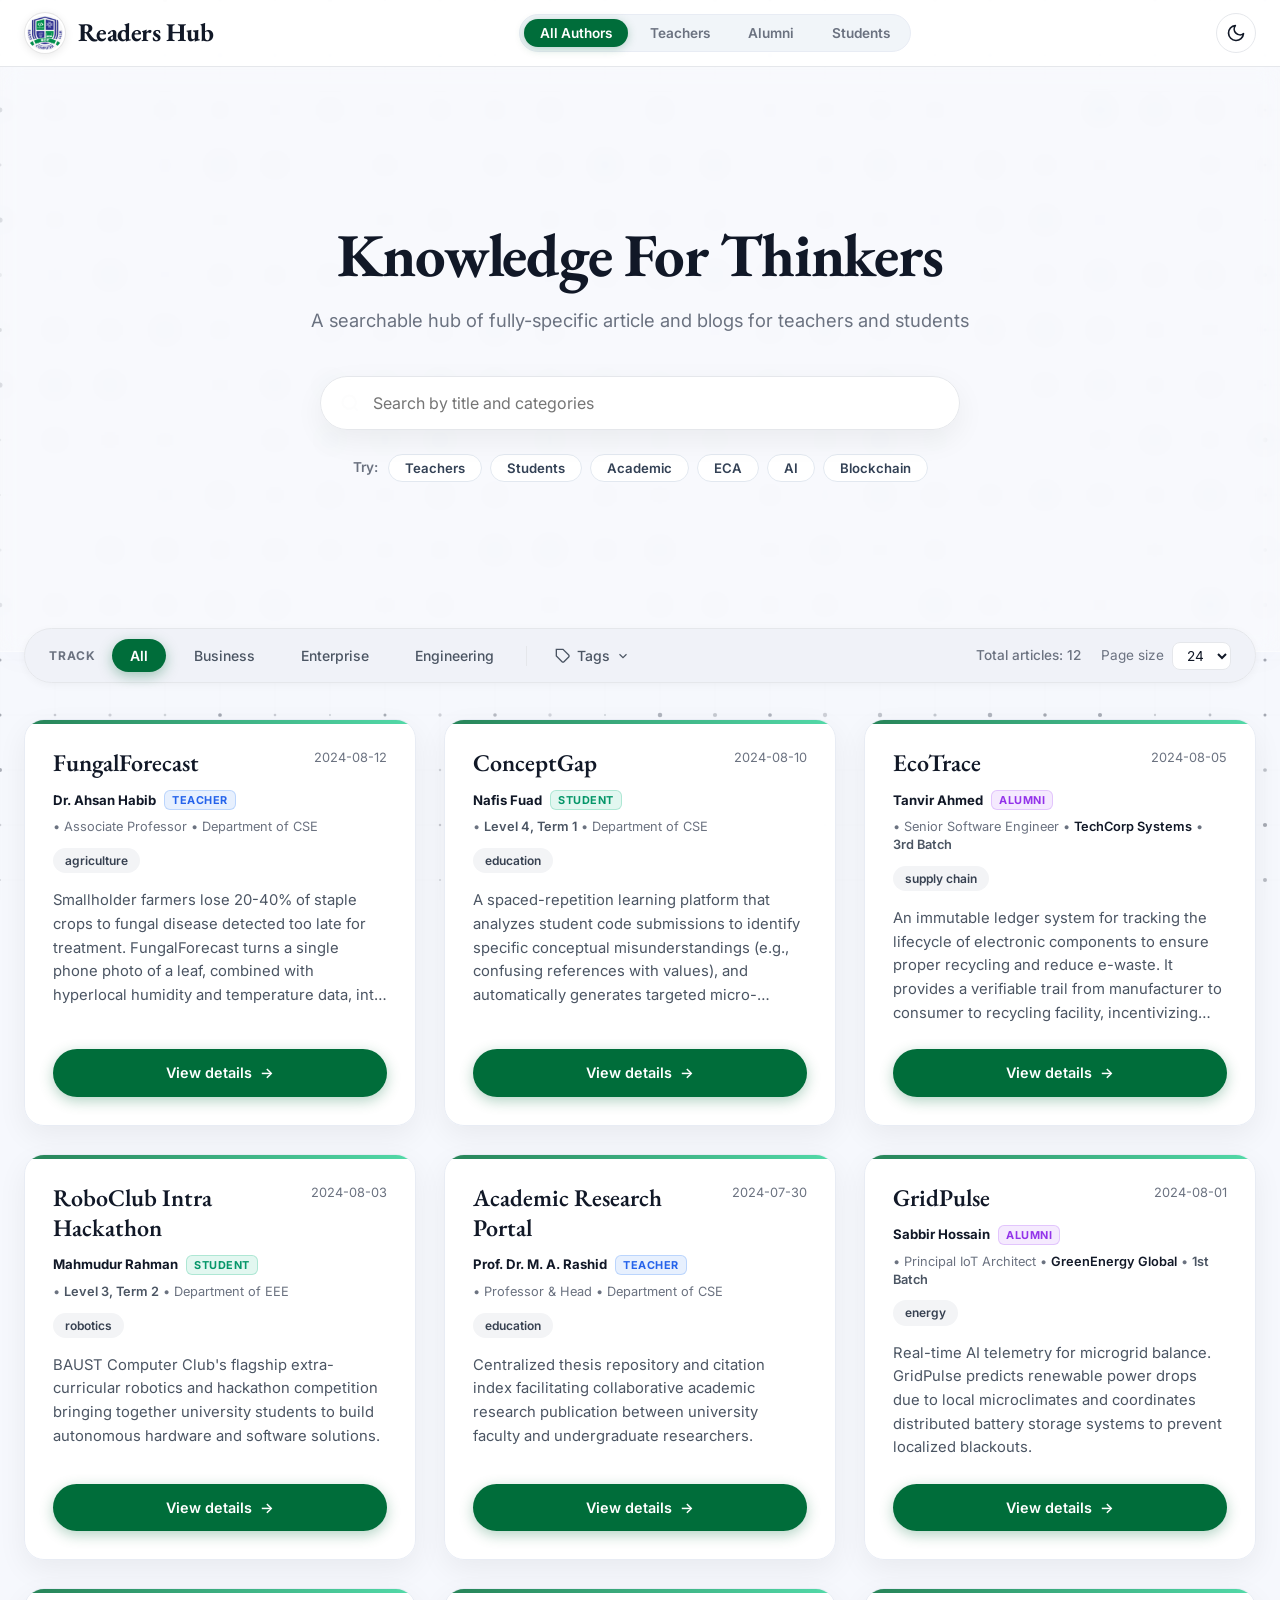
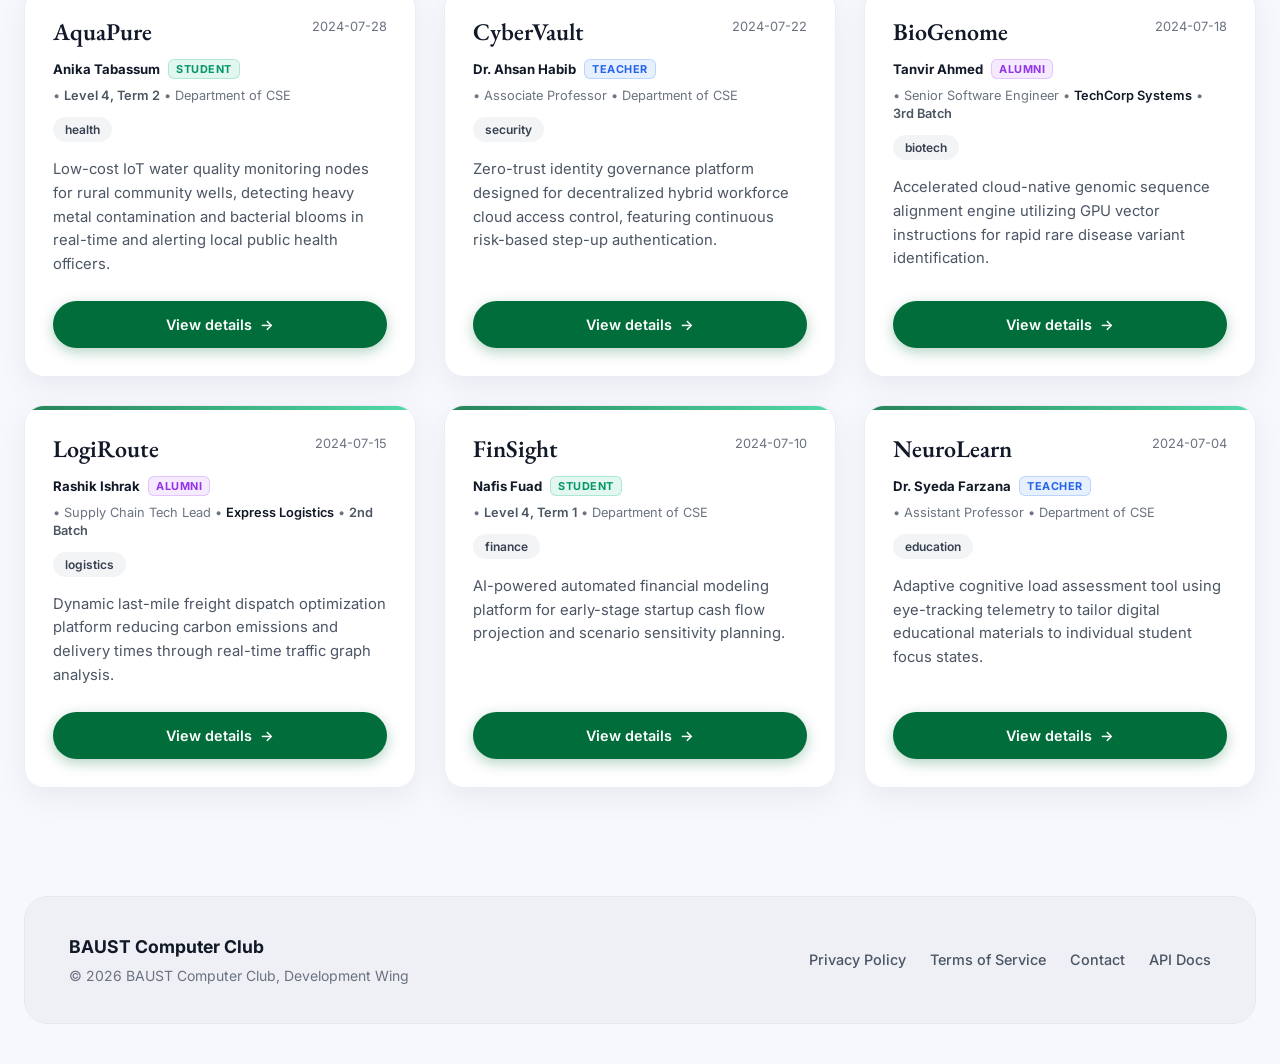
==== commit a31c7057: "Ensure single category per article, remove card tag pills, and enforce Teacher/Alumni/Student roles" ====
--- a/index.html
+++ b/index.html
@@ -30,7 +30,7 @@
       <!-- Center/Right: Author Category Nav Buttons (No dropdown) -->
       <nav class="nav-author-categories" aria-label="Author Categories">
         <button class="author-cat-nav-btn active" data-role="all">All Authors</button>
-        <button class="author-cat-nav-btn" data-role="faculty">Faculty</button>
+        <button class="author-cat-nav-btn" data-role="teacher">Teachers</button>
         <button class="author-cat-nav-btn" data-role="alumni">Alumni</button>
         <button class="author-cat-nav-btn" data-role="student">Students</button>
       </nav>
--- a/style.css
+++ b/style.css
@@ -1022,7 +1022,7 @@
   line-height: 1.3;
 }
 
-.author-role-badge.faculty {
+.author-role-badge.faculty, .author-role-badge.teacher {
   background-color: rgba(59, 130, 246, 0.12);
   color: #2563eb;
   border: 1px solid rgba(59, 130, 246, 0.25);
@@ -1040,7 +1040,7 @@
   border: 1px solid rgba(16, 185, 129, 0.25);
 }
 
-[data-theme="dark"] .author-role-badge.faculty {
+[data-theme="dark"] .author-role-badge.faculty, [data-theme="dark"] .author-role-badge.teacher {
   background-color: rgba(96, 165, 250, 0.2);
   color: #93c5fd;
 }
